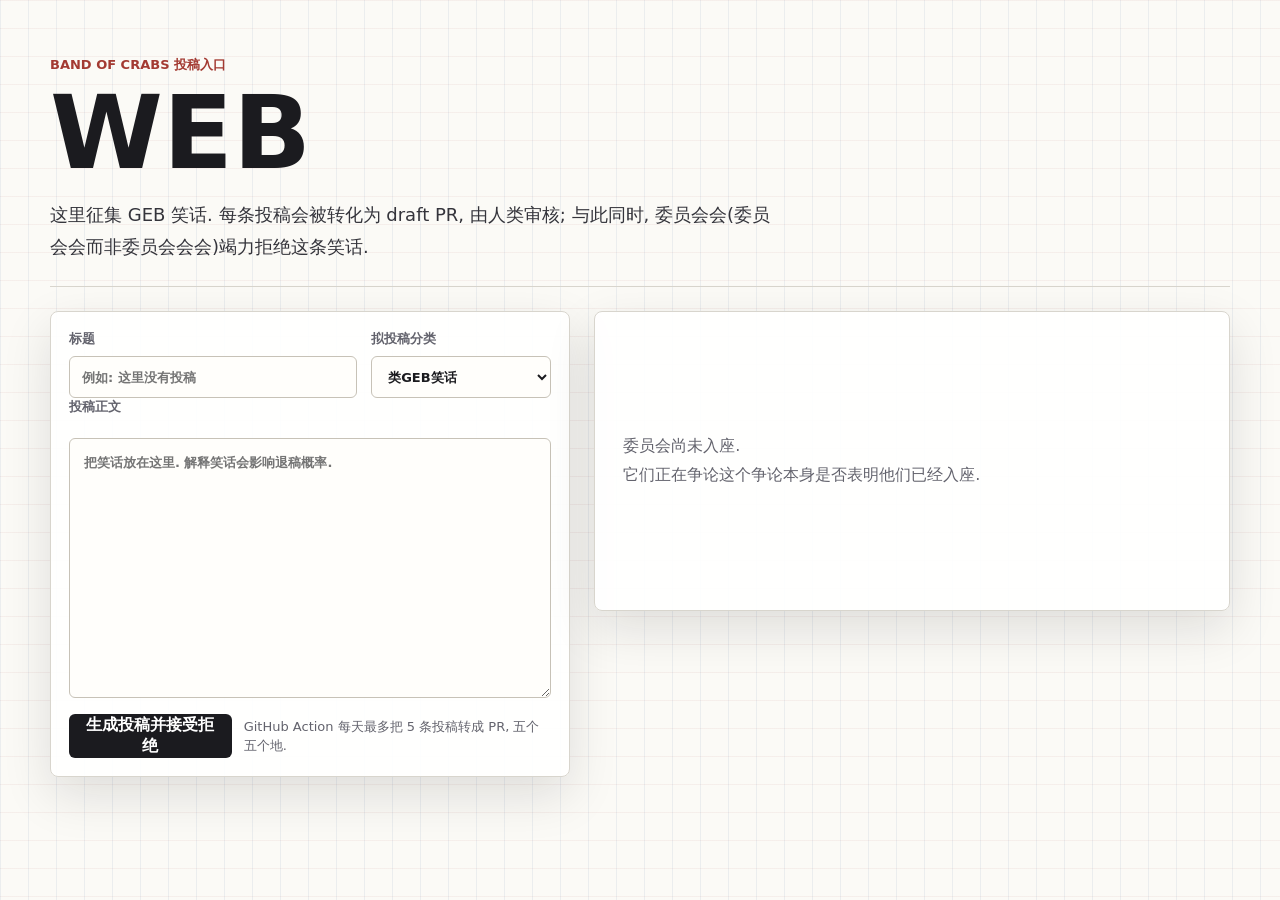
==== WEB/index.html @ 9ad8759d "1" ====
<!doctype html>
<html lang="zh-CN">
  <head>
    <meta charset="utf-8" />
    <meta name="viewport" content="width=device-width, initial-scale=1" />
    <title>WEB</title>
    <link rel="stylesheet" href="styles.css" />
  </head>
  <body>
    <main class="shell">
      <section class="hero" aria-labelledby="site-title">
        <div class="hero-copy">
          <p class="eyebrow">Band of Crabs 投稿入口</p>
          <h1 id="site-title">WEB</h1>
          <p class="lead">这里征集 GEB 笑话. 每条投稿会被转化为 draft PR, 由人类审核; 与此同时, 委员会会(委员会会而非委员会会会)竭力拒绝这条笑话.</p>
        </div>
      </section>

      <section class="workspace" aria-label="投稿工作区">
        <form class="submission" id="submission-form">
          <div class="field-row">
            <label>
              <span>标题</span>
              <input id="title" name="title" maxlength="80" placeholder="例如: 这里没有投稿" />
            </label>
            <label>
              <span>拟投稿分类</span>
              <select id="category" name="category">
                <option>类GEB笑话</option>
                <option>纯GEB笑话</option>
                <option>纯笑话</option>
                <option>类笑话</option>
                <option>尚未分类</option>
              </select>
            </label>
          </div>

          <label class="joke-field">
            <span>投稿正文</span>
            <textarea id="joke" name="joke" minlength="2" maxlength="3000" required placeholder="把笑话放在这里. 解释笑话会影响退稿概率."></textarea>
          </label>

          <div class="actions" id="submit-actions">
            <button type="submit" class="primary">生成投稿并接受拒绝</button>
            <p class="quota">GitHub Action 每天最多把 5 条投稿转成 PR, 五个五个地.</p>
          </div>
        </form>

        <section class="verdict" id="verdict" aria-live="polite">
          <div class="empty-state">
            <p>委员会尚未入座. </p>
            <p>它们正在争论这个争论本身是否表明他们已经入座. </p>
          </div>
        </section>
      </section>
    </main>

    <template id="verdict-template">
      <div class="verdict-panel">
        <div class="verdict-head">
          <p class="stamp">投稿审查结果</p>
          <h2></h2>
        </div>
        <div class="meta"></div>
        <div class="committee-card"></div>
        <a class="issue-link" target="_blank" rel="noreferrer" href="#">在 GitHub 完成这次投稿</a>
        <div class="review-actions">
          <button type="button" class="secondary" data-action="reroll">换另一个委员会评审</button>
          <button type="button" class="primary" data-action="exit">退出</button>
        </div>
        <p class="once-note">本页已经为这条笑话生成过一次投稿链接, 继续评审只会更换更刻薄的委员会, 不会重新生成投稿. </p>
      </div>
    </template>

    <script src="app.js"></script>
  </body>
</html>
---- WEB/styles.css ----
:root {
  color-scheme: light;
  --ink: #1b1b1f;
  --muted: #63636d;
  --line: #d8d5cd;
  --paper: #fbfaf6;
  --panel: #ffffff;
  --red: #a33a32;
  --green: #2f6f5e;
  --blue: #365f8d;
  --gold: #b8812c;
  --shadow: 0 18px 50px rgba(20, 20, 24, 0.12);
}

* {
  box-sizing: border-box;
}

body {
  margin: 0;
  min-height: 100vh;
  color: var(--ink);
  background:
    linear-gradient(90deg, rgba(54, 95, 141, 0.08) 1px, transparent 1px),
    linear-gradient(rgba(163, 58, 50, 0.06) 1px, transparent 1px),
    var(--paper);
  background-size: 28px 28px;
  font-family: ui-sans-serif, system-ui, -apple-system, BlinkMacSystemFont, "Segoe UI", sans-serif;
  letter-spacing: 0;
}

button,
input,
select,
textarea {
  font: inherit;
}

.shell {
  width: min(1180px, calc(100vw - 32px));
  margin: 0 auto;
  padding: 28px 0 40px;
}

.hero {
  min-height: 240px;
  display: grid;
  grid-template-columns: 1fr;
  align-items: end;
  padding: 28px 0 24px;
  border-bottom: 1px solid var(--line);
}

.eyebrow,
.stamp {
  margin: 0 0 10px;
  color: var(--red);
  font-size: 13px;
  font-weight: 800;
  text-transform: uppercase;
}

h1,
h2 {
  margin: 0;
  letter-spacing: 0;
}

h1 {
  font-size: clamp(48px, 8vw, 104px);
  line-height: 0.95;
}

.lead {
  max-width: 720px;
  margin: 18px 0 0;
  color: #34343b;
  font-size: 18px;
  line-height: 1.75;
}

.workspace {
  display: grid;
  grid-template-columns: minmax(360px, 0.9fr) minmax(420px, 1.1fr);
  gap: 24px;
  padding-top: 24px;
  align-items: start;
}

.submission,
.verdict-panel,
.empty-state {
  background: rgba(255, 255, 255, 0.92);
  border: 1px solid var(--line);
  border-radius: 8px;
  box-shadow: var(--shadow);
}

.submission {
  padding: 18px;
}

.field-row {
  display: grid;
  grid-template-columns: 1fr 180px;
  gap: 14px;
}

label {
  display: grid;
  gap: 8px;
  color: var(--muted);
  font-size: 13px;
  font-weight: 700;
}

input,
select,
textarea {
  width: 100%;
  border: 1px solid #c7c2b7;
  border-radius: 6px;
  background: #fffefb;
  color: var(--ink);
  outline: none;
}

input,
select {
  min-height: 42px;
  padding: 0 12px;
}

textarea {
  min-height: 260px;
  margin-top: 14px;
  padding: 13px 14px;
  resize: vertical;
  line-height: 1.7;
}

input:focus,
select:focus,
textarea:focus {
  border-color: var(--blue);
  box-shadow: 0 0 0 3px rgba(54, 95, 141, 0.14);
}

.actions,
.review-actions {
  display: flex;
  align-items: center;
  justify-content: space-between;
  gap: 12px;
  margin-top: 16px;
}

button {
  min-height: 42px;
  border: 1px solid transparent;
  border-radius: 6px;
  padding: 0 15px;
  cursor: pointer;
  font-weight: 800;
}

button:disabled {
  cursor: wait;
  opacity: 0.7;
}

.primary {
  background: var(--ink);
  color: #fff;
}

.secondary {
  background: #fff;
  color: var(--ink);
  border-color: #bdb7aa;
}

.quota,
.once-note {
  margin: 0;
  color: var(--muted);
  font-size: 13px;
  line-height: 1.5;
}

.empty-state {
  min-height: 300px;
  display: grid;
  align-content: center;
  gap: 8px;
  padding: 28px;
  color: var(--muted);
}

.empty-state p {
  margin: 0;
}

.verdict-panel {
  padding: 20px;
}

.verdict-head {
  padding-bottom: 16px;
  border-bottom: 1px solid var(--line);
}

.verdict-head h2 {
  font-size: 30px;
  line-height: 1.2;
}

.meta {
  display: grid;
  grid-template-columns: repeat(2, minmax(0, 1fr));
  gap: 8px;
  margin: 16px 0;
}

.meta p {
  margin: 0;
  padding: 10px 12px;
  border: 1px solid #e2ded5;
  border-radius: 6px;
  background: #fbfaf6;
  color: #3e3e45;
  font-size: 13px;
  line-height: 1.5;
}

.committee-card {
  padding: 14px;
  border-left: 4px solid var(--gold);
  border-radius: 6px;
  background: #fffaf0;
}

.committee-card h3 {
  margin: 0 0 8px;
  color: var(--blue);
  font-size: 18px;
  font-weight: 900;
}

.committee-card p {
  margin: 0;
  line-height: 1.7;
}

.issue-link {
  display: flex;
  min-height: 42px;
  align-items: center;
  justify-content: center;
  margin-top: 14px;
  padding: 0 15px;
  border-radius: 6px;
  background: var(--green);
  color: #fff;
  font-weight: 800;
  text-decoration: none;
}

.review-actions {
  justify-content: flex-start;
}

.form-locked input,
.form-locked select,
.form-locked textarea {
  color: #55555c;
  background: #f1eee8;
}

@media (max-width: 860px) {
  .hero,
  .workspace {
    grid-template-columns: 1fr;
  }

  .hero {
    align-items: start;
  }

  .field-row,
  .meta {
    grid-template-columns: 1fr;
  }

  .actions,
  .review-actions {
    align-items: stretch;
    flex-direction: column;
  }

  button {
    width: 100%;
  }
}
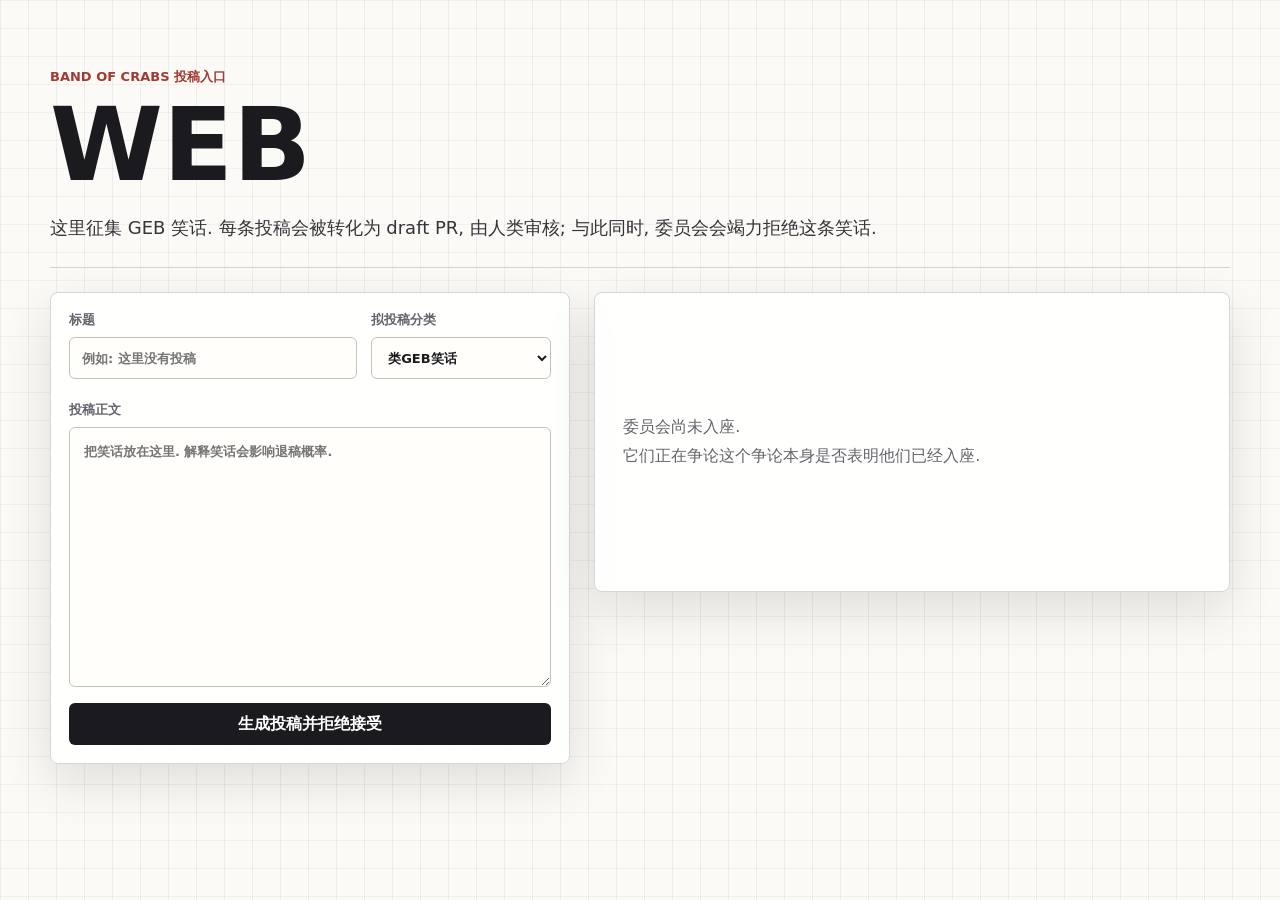
==== commit 6af5b759: "1" ====
--- a/WEB/index.html
+++ b/WEB/index.html
@@ -12,7 +12,7 @@
         <div class="hero-copy">
           <p class="eyebrow">Band of Crabs 投稿入口</p>
           <h1 id="site-title">WEB</h1>
-          <p class="lead">这里征集 GEB 笑话. 每条投稿会被转化为 draft PR, 由人类审核; 与此同时, 委员会会(委员会会而非委员会会会)竭力拒绝这条笑话.</p>
+          <p class="lead">这里征集 GEB 笑话. 每条投稿会被转化为 draft PR, 由人类审核; 与此同时, 委员会会竭力拒绝这条笑话.</p>
         </div>
       </section>
 
@@ -41,8 +41,7 @@
           </label>
 
           <div class="actions" id="submit-actions">
-            <button type="submit" class="primary">生成投稿并接受拒绝</button>
-            <p class="quota">GitHub Action 每天最多把 5 条投稿转成 PR, 五个五个地.</p>
+            <button type="submit" class="primary">生成投稿并拒绝接受</button>
           </div>
         </form>
 
@@ -63,12 +62,10 @@
         </div>
         <div class="meta"></div>
         <div class="committee-card"></div>
-        <a class="issue-link" target="_blank" rel="noreferrer" href="#">在 GitHub 完成这次投稿</a>
         <div class="review-actions">
-          <button type="button" class="secondary" data-action="reroll">换另一个委员会评审</button>
+          <button type="button" class="secondary" data-action="reroll">换另一个评审团</button>
           <button type="button" class="primary" data-action="exit">退出</button>
         </div>
-        <p class="once-note">本页已经为这条笑话生成过一次投稿链接, 继续评审只会更换更刻薄的委员会, 不会重新生成投稿. </p>
       </div>
     </template>
 
--- a/WEB/styles.css
+++ b/WEB/styles.css
@@ -72,7 +72,8 @@
 }
 
 .lead {
-  max-width: 720px;
+  max-width: none;
+  width: 100%;
   margin: 18px 0 0;
   color: #34343b;
   font-size: 18px;
@@ -133,10 +134,13 @@
 
 textarea {
   min-height: 260px;
-  margin-top: 14px;
   padding: 13px 14px;
   resize: vertical;
   line-height: 1.7;
+}
+
+.joke-field {
+  margin-top: 22px;
 }
 
 input:focus,
@@ -150,9 +154,14 @@
 .review-actions {
   display: flex;
   align-items: center;
-  justify-content: space-between;
+  justify-content: stretch;
   gap: 12px;
   margin-top: 16px;
+}
+
+.actions button,
+.review-actions button {
+  flex: 1 1 0;
 }
 
 button {
@@ -178,14 +187,6 @@
   background: #fff;
   color: var(--ink);
   border-color: #bdb7aa;
-}
-
-.quota,
-.once-note {
-  margin: 0;
-  color: var(--muted);
-  font-size: 13px;
-  line-height: 1.5;
 }
 
 .empty-state {
@@ -252,24 +253,6 @@
   line-height: 1.7;
 }
 
-.issue-link {
-  display: flex;
-  min-height: 42px;
-  align-items: center;
-  justify-content: center;
-  margin-top: 14px;
-  padding: 0 15px;
-  border-radius: 6px;
-  background: var(--green);
-  color: #fff;
-  font-weight: 800;
-  text-decoration: none;
-}
-
-.review-actions {
-  justify-content: flex-start;
-}
-
 .form-locked input,
 .form-locked select,
 .form-locked textarea {
